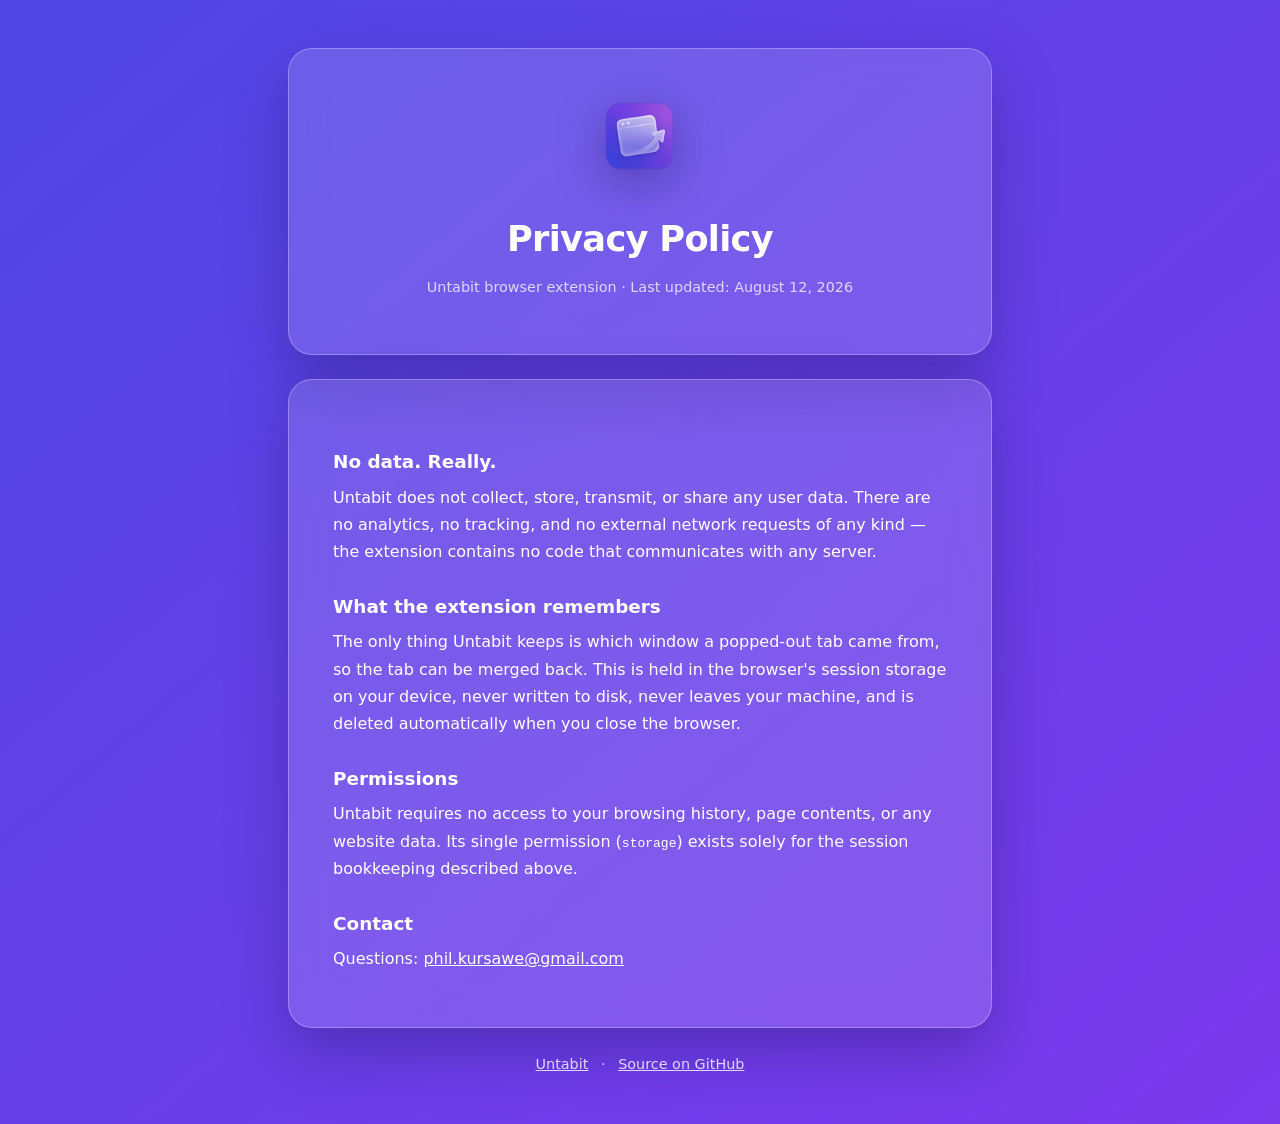
==== docs/privacy.html @ 0e781901 "docs(site): add GitHub Pages site with branded privacy policy Landing page and privacy policy styled" ====
<!DOCTYPE html>
<html lang="en">
<head>
<meta charset="utf-8">
<meta name="viewport" content="width=device-width, initial-scale=1">
<title>Untabit — Privacy Policy</title>
<link rel="icon" href="icon.png">
<link rel="stylesheet" href="style.css">
</head>
<body>
<div class="card hero">
  <img src="icon.png" alt="Untabit icon">
  <h1>Privacy Policy</h1>
  <p class="muted">Untabit browser extension · Last updated: August 12, 2026</p>
</div>
<div class="card">
  <h2>No data. Really.</h2>
  <p>
    Untabit does not collect, store, transmit, or share any user data.
    There are no analytics, no tracking, and no external network
    requests of any kind — the extension contains no code that
    communicates with any server.
  </p>
  <h2>What the extension remembers</h2>
  <p>
    The only thing Untabit keeps is which window a popped-out tab came
    from, so the tab can be merged back. This is held in the browser's
    session storage on your device, never written to disk, never leaves
    your machine, and is deleted automatically when you close the
    browser.
  </p>
  <h2>Permissions</h2>
  <p>
    Untabit requires no access to your browsing history, page contents,
    or any website data. Its single permission (<code>storage</code>)
    exists solely for the session bookkeeping described above.
  </p>
  <h2>Contact</h2>
  <p>Questions: <a href="mailto:phil.kursawe@gmail.com">phil.kursawe@gmail.com</a></p>
</div>
<footer>
  <a href="index.html">Untabit</a> ·
  <a href="https://github.com/pke/untabit">Source on GitHub</a>
</footer>
</body>
</html>
---- docs/style.css ----
* { margin: 0; padding: 0; box-sizing: border-box; }

body {
  font-family: "Segoe UI", system-ui, -apple-system, sans-serif;
  min-height: 100vh;
  background: linear-gradient(140deg, #4f46e5 0%, #7c3aed 100%);
  color: #fff;
  line-height: 1.7;
  display: flex;
  flex-direction: column;
  align-items: center;
  padding: 3rem 1rem;
}

.card {
  width: 100%;
  max-width: 44rem;
  background: rgba(255, 255, 255, 0.14);
  backdrop-filter: blur(18px);
  -webkit-backdrop-filter: blur(18px);
  border: 1px solid rgba(255, 255, 255, 0.28);
  border-radius: 24px;
  box-shadow: 0 24px 60px rgba(30, 20, 90, 0.35);
  padding: 2.5rem 2.75rem;
  margin-bottom: 1.5rem;
}

.hero {
  text-align: center;
}

.hero img {
  width: 96px;
  height: 96px;
  margin-bottom: 1rem;
  filter: drop-shadow(0 12px 24px rgba(30, 20, 90, 0.4));
}

h1 {
  font-size: 2.2rem;
  letter-spacing: -0.02em;
  margin-bottom: 0.4rem;
}

.tagline {
  font-size: 1.15rem;
  opacity: 0.9;
  margin-bottom: 1.5rem;
}

h2 {
  font-size: 1.15rem;
  margin: 1.6rem 0 0.4rem;
}

p { margin-bottom: 0.9rem; }

.muted {
  font-size: 0.9rem;
  opacity: 0.75;
}

a { color: #fff; }

kbd {
  background: rgba(255, 255, 255, 0.92);
  color: #4f46e5;
  font-family: inherit;
  font-weight: 600;
  border-radius: 8px;
  padding: 0.15em 0.55em;
  box-shadow: 0 3px 0 rgba(30, 20, 90, 0.35);
}

.keys {
  margin: 1.2rem 0 0.4rem;
  font-size: 1.3rem;
}

footer {
  font-size: 0.9rem;
  opacity: 0.8;
}

footer a { margin: 0 0.5rem; }
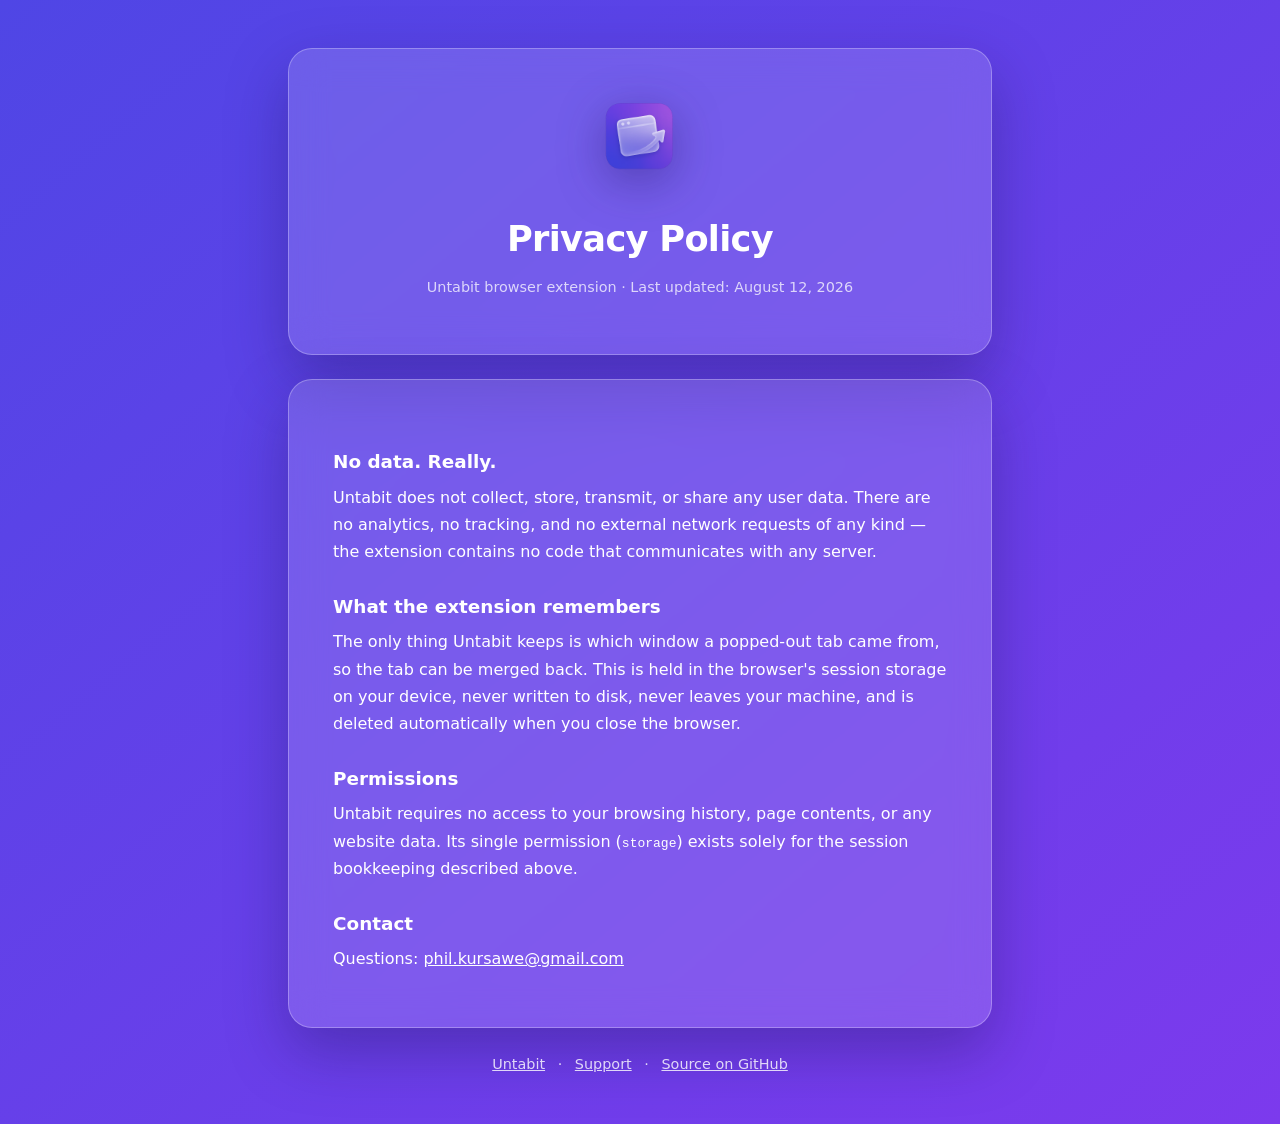
==== commit b79b9f0e: "docs(site): add support page with FAQ" ====
--- a/docs/privacy.html
+++ b/docs/privacy.html
@@ -4,6 +4,16 @@
 <meta charset="utf-8">
 <meta name="viewport" content="width=device-width, initial-scale=1">
 <title>Untabit — Privacy Policy</title>
+<meta name="description" content="Untabit collects no data: no analytics, no tracking, no network requests. Session-only bookkeeping on your device.">
+<meta property="og:type" content="website">
+<meta property="og:site_name" content="Untabit">
+<meta property="og:title" content="Untabit — Privacy Policy">
+<meta property="og:description" content="Untabit collects no data: no analytics, no tracking, no network requests. Session-only bookkeeping on your device.">
+<meta property="og:url" content="https://untabit.dudesoft.app/privacy">
+<meta property="og:image" content="https://untabit.dudesoft.app/og-image.png">
+<meta property="og:image:width" content="1200">
+<meta property="og:image:height" content="630">
+<meta name="twitter:card" content="summary_large_image">
 <link rel="icon" href="icon.png">
 <link rel="stylesheet" href="style.css">
 </head>
@@ -39,7 +49,8 @@
   <p>Questions: <a href="mailto:phil.kursawe@gmail.com">phil.kursawe@gmail.com</a></p>
 </div>
 <footer>
-  <a href="index.html">Untabit</a> ·
+  <a href="./">Untabit</a> ·
+  <a href="support">Support</a> ·
   <a href="https://github.com/pke/untabit">Source on GitHub</a>
 </footer>
 </body>
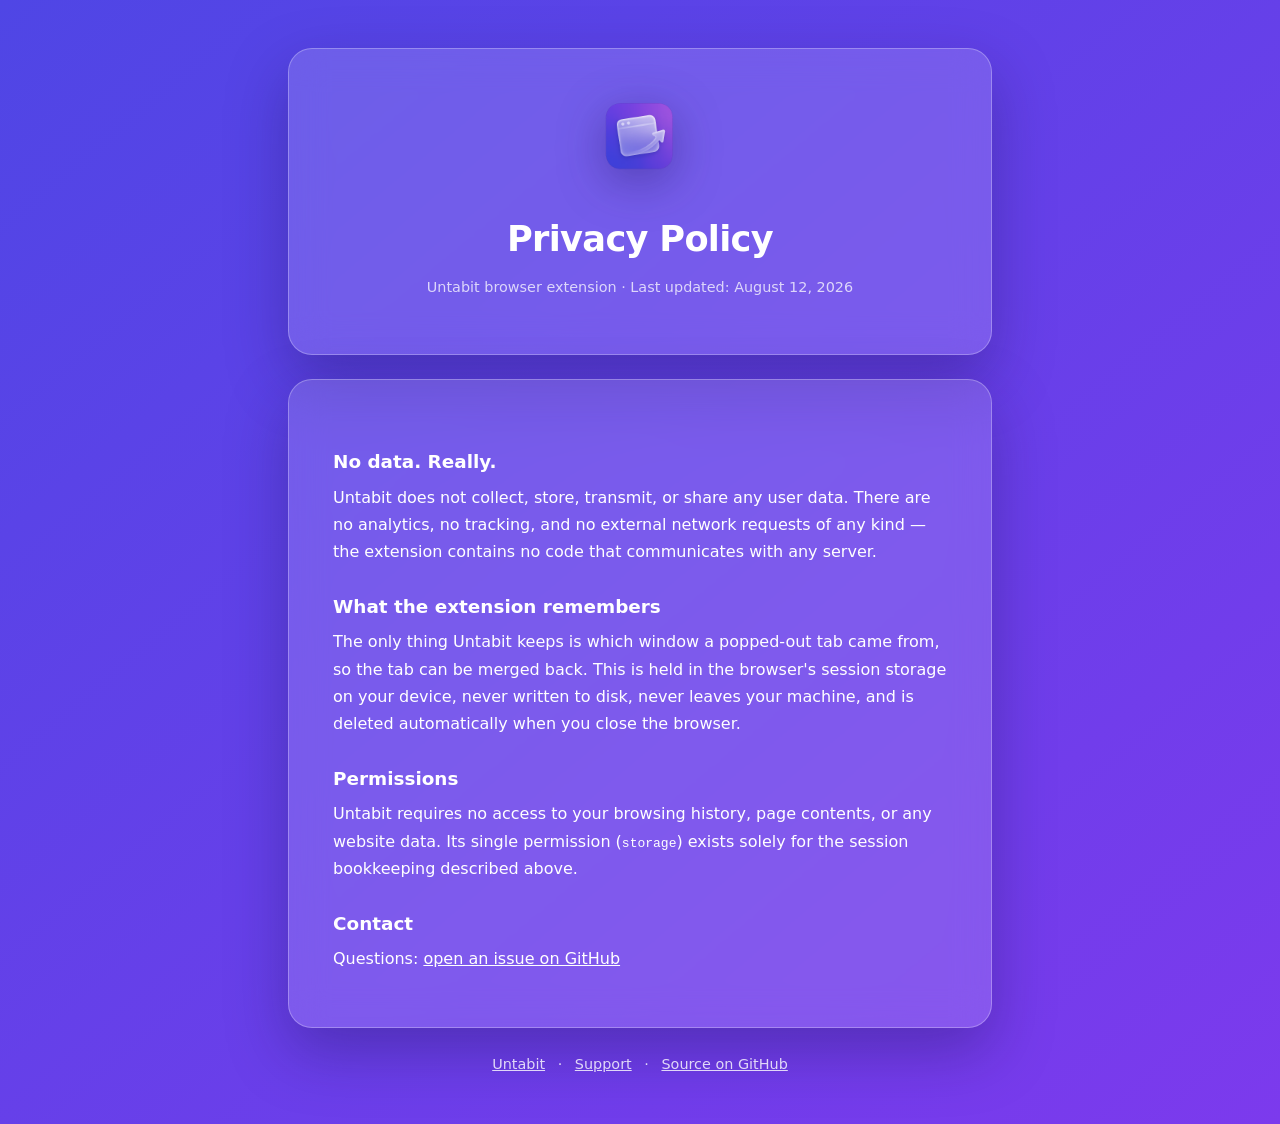
==== commit 478874d8: "docs: replace contact email with GitHub issues link" ====
--- a/docs/privacy.html
+++ b/docs/privacy.html
@@ -46,7 +46,7 @@
     exists solely for the session bookkeeping described above.
   </p>
   <h2>Contact</h2>
-  <p>Questions: <a href="mailto:phil.kursawe@gmail.com">phil.kursawe@gmail.com</a></p>
+  <p>Questions: <a href="https://github.com/pke/untabit/issues">open an issue on GitHub</a></p>
 </div>
 <footer>
   <a href="./">Untabit</a> ·
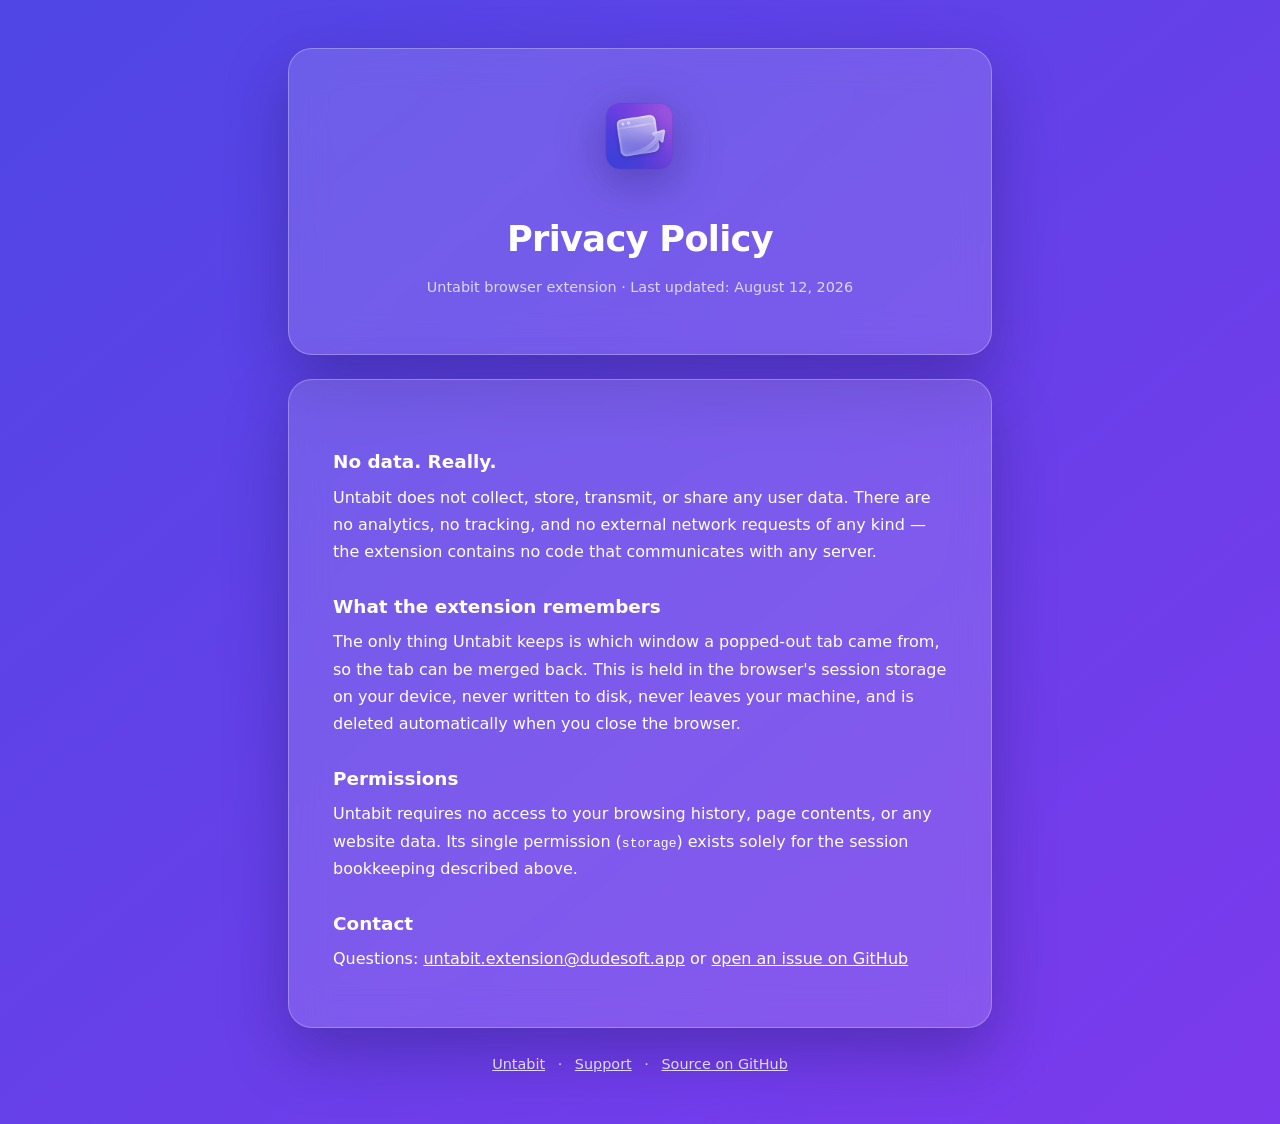
==== commit 64c26856: "docs: use untabit.extension@dudesoft.app as public contact" ====
--- a/docs/privacy.html
+++ b/docs/privacy.html
@@ -46,7 +46,8 @@
     exists solely for the session bookkeeping described above.
   </p>
   <h2>Contact</h2>
-  <p>Questions: <a href="https://github.com/pke/untabit/issues">open an issue on GitHub</a></p>
+  <p>Questions: <a href="mailto:untabit.extension@dudesoft.app">untabit.extension@dudesoft.app</a>
+  or <a href="https://github.com/pke/untabit/issues">open an issue on GitHub</a></p>
 </div>
 <footer>
   <a href="./">Untabit</a> ·
